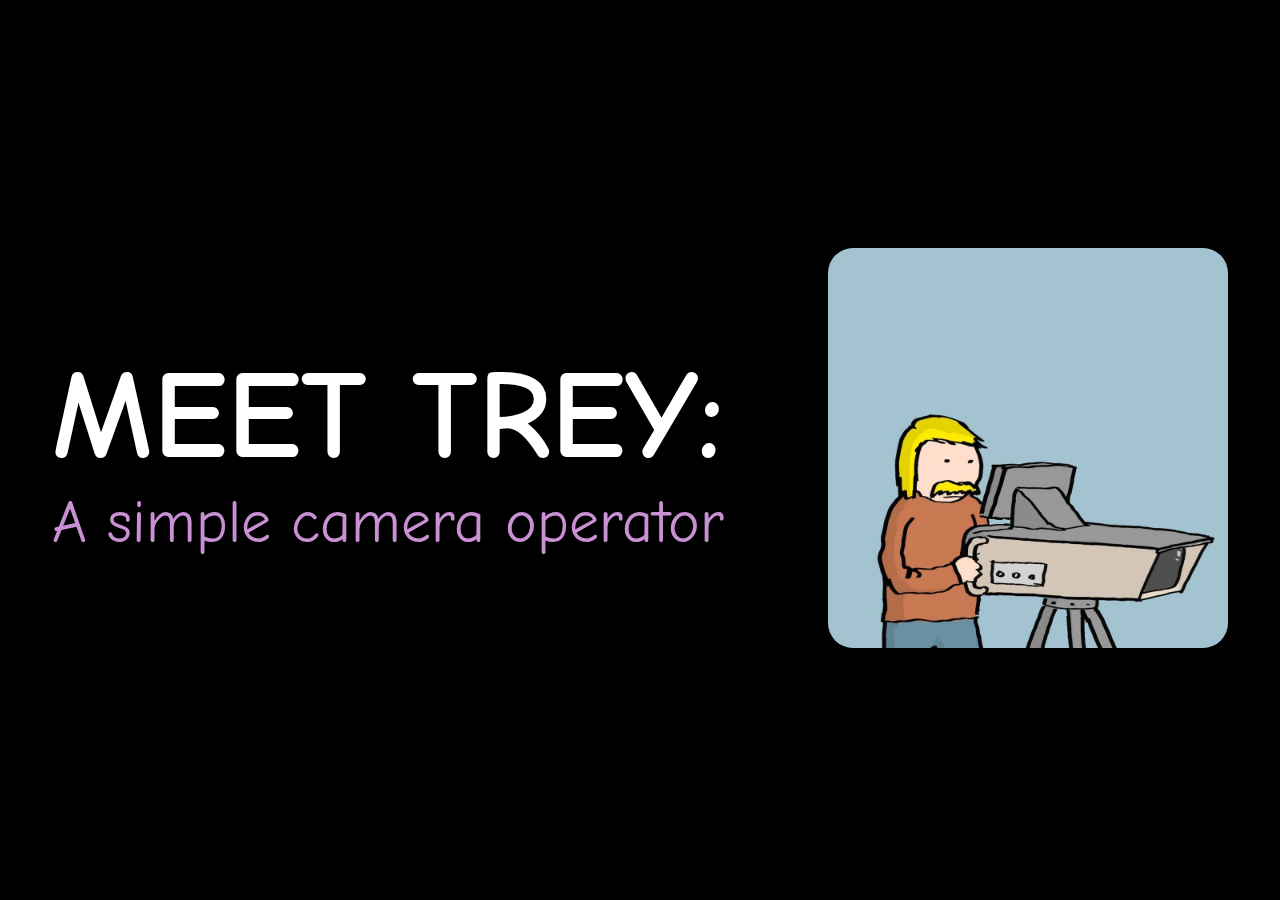
==== index.html @ 7704a2ad "intro element with trey img" ====
<!DOCTYPE html>
<html lang="en">
<head>
    <meta charset="UTF-8">
    <meta name="viewport" content="width=device-width, initial-scale=1.0">
    <link rel="stylesheet" href="index.css">
    <link rel="stylesheet" href="theme.css">
    <title>Trey's Saga</title>
</head>
<body>
    <div class="content-wrapper">
        <div id="introduction">
            <div>
                <div class="title">Meet Trey:</div>
                <div class="subtitle">A simple camera operator</div>
            </div>
            <a href="https://www.reddit.com/r/comics/comments/1asz8c3/trey/" target="_blank"><img src="/trey.jpg"></a>
        </div>
    </div>
</body>
</html>
---- index.css ----
@import url('https://fonts.googleapis.com/css2?family=Comic+Neue:ital,wght@0,300;0,400;0,700;1,300;1,400;1,700&display=swap');
html, body {
    margin: 0px;
    padding: 0px;
}
body {
    background-color: var(--background);
    color: var(--text);
}
.content-wrapper {
    display: flex;
    flex-direction: column;
    align-items: center;
}
#introduction {
    display: flex;
    flex-direction: row;
    justify-content: space-around;
    height: 100vh;
    align-items: center;
    width: 100%;
}
#introduction img {
    width: 400px;
    height: 400px;
    border-radius: 25px;
}
.title {
    font-size: 125px;
    font-family: "Comic Neue";
    text-transform: uppercase;
    font-weight: 900;
}
.subtitle {
    font-size: 60px;
    font-family: "Comic Neue";
    color: var(--secondary);
}
---- theme.css ----
:root {
    --text: #ffffff;
    --background: #000000;
    --primary: #a3c3d0;
    --secondary: #c990d3;
    --accent: #c68b4f;
}
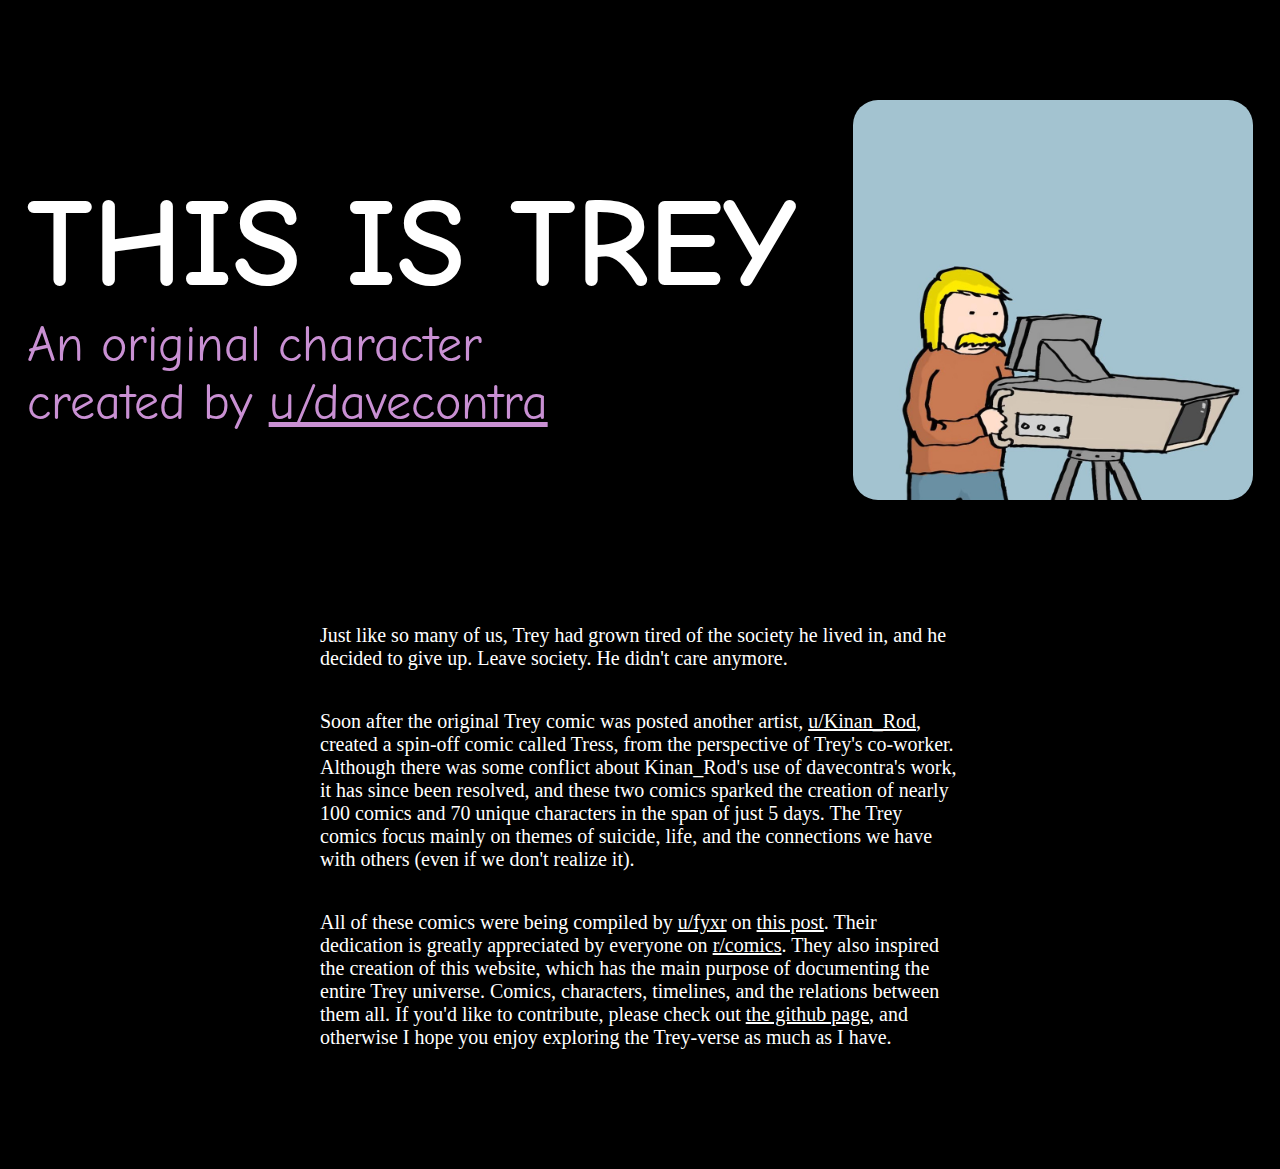
==== commit 173e0e0b: "add description for the website" ====
--- a/index.html
+++ b/index.html
@@ -11,11 +11,14 @@
     <div class="content-wrapper">
         <div id="introduction">
             <div>
-                <div class="title">Meet Trey:</div>
-                <div class="subtitle">A simple camera operator</div>
+                <div class="title">This is Trey</div>
+                <div class="subtitle">An original character created by <a href="https://www.reddit.com/user/davecontra/" target="_blank">u/davecontra</a></div>
             </div>
             <a href="https://www.reddit.com/r/comics/comments/1asz8c3/trey/" target="_blank"><img src="/trey.jpg"></a>
         </div>
+        <p>Just like so many of us, Trey had grown tired of the society he lived in, and he decided to give up. Leave society. He didn't care anymore.</p>
+        <p>Soon after the original Trey comic was posted another artist, <a href="https://www.reddit.com/user/Kinan_Rod/>" target="_blank">u/Kinan_Rod</a>, created a spin-off comic called Tress, from the perspective of Trey's co-worker. Although there was some conflict about Kinan_Rod's use of davecontra's work, it has since been resolved, and these two comics sparked the creation of nearly 100 comics and 70 unique characters in the span of just 5 days. The Trey comics focus mainly on themes of suicide, life, and the connections we have with others (even if we don't realize it).</p>
+        <p>All of these comics were being compiled by <a href="https://www.reddit.com/user/fyxr/" target="_blank">u/fyxr</a> on <a href="https://www.reddit.com/r/comics/comments/1avuap5/the_trey_saga/" target="_blank">this post</a>. Their dedication is greatly appreciated by everyone on <a href="https://www.reddit.com/r/comics" target="_blank">r/comics</a>. They also inspired the creation of this website, which has the main purpose of documenting the entire Trey universe. Comics, characters, timelines, and the relations between them all. If you'd like to contribute, please check out <a href="https://github.com/johnjohntheleprechaun/treys-saga" target="_blank">the github page</a>, and otherwise I hope you enjoy exploring the Trey-verse as much as I have.</p>
     </div>
 </body>
 </html>--- a/index.css
+++ b/index.css
@@ -11,19 +11,28 @@
     display: flex;
     flex-direction: column;
     align-items: center;
+    margin-bottom: 100px;
+}
+.content-wrapper p {
+    width: 50%;
+    font-size: 20px;
 }
 #introduction {
     display: flex;
     flex-direction: row;
-    justify-content: space-around;
-    height: 100vh;
+    justify-content: space-evenly;
     align-items: center;
     width: 100%;
+    margin-top: 100px;
+    margin-bottom: 100px;
 }
 #introduction img {
     width: 400px;
     height: 400px;
     border-radius: 25px;
+}
+#introduction .subtitle {
+    width: 800px;
 }
 .title {
     font-size: 125px;
@@ -32,7 +41,11 @@
     font-weight: 900;
 }
 .subtitle {
-    font-size: 60px;
+    font-size: 50px;
     font-family: "Comic Neue";
     color: var(--secondary);
+    text-wrap: balance;
+}
+a {
+    color: inherit;
 }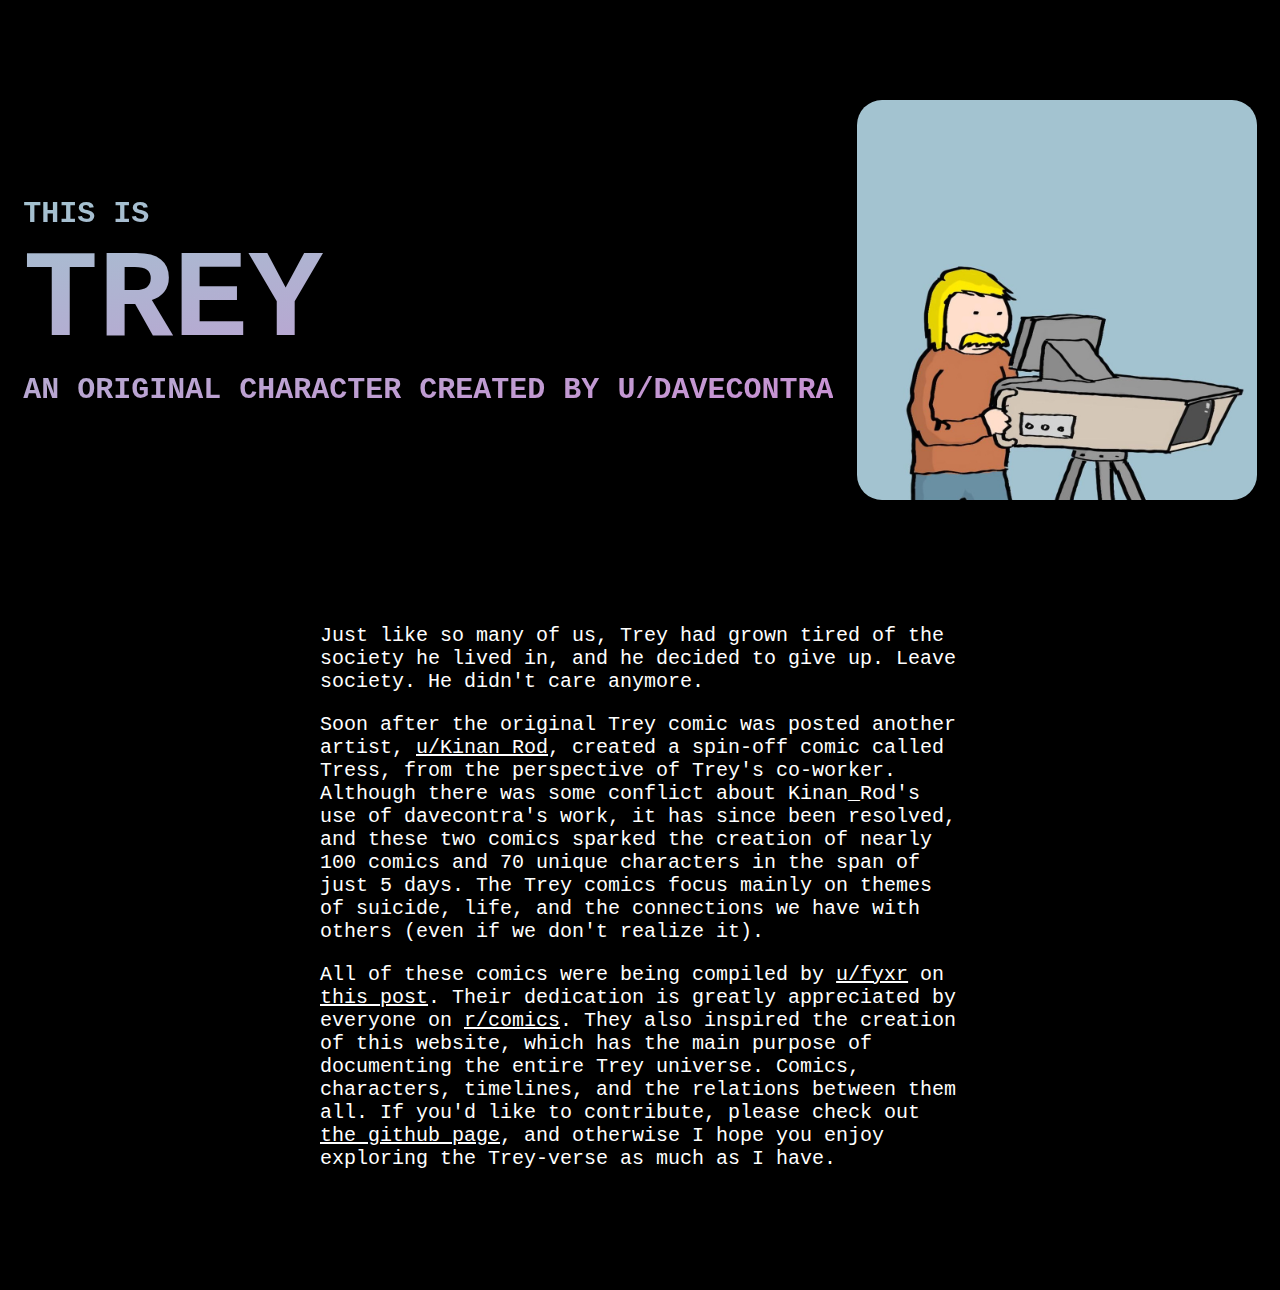
==== commit 20d62eca: "add colors" ====
--- a/index.html
+++ b/index.html
@@ -10,15 +10,18 @@
 <body>
     <div class="content-wrapper">
         <div id="introduction">
-            <div>
-                <div class="title">This is Trey</div>
+            <div class="title text-gradient">
+                <div class="pretitle">This is</div>
+                <div class="midtitle">Trey</div>
                 <div class="subtitle">An original character created by <a href="https://www.reddit.com/user/davecontra/" target="_blank">u/davecontra</a></div>
             </div>
             <a href="https://www.reddit.com/r/comics/comments/1asz8c3/trey/" target="_blank"><img src="/trey.jpg"></a>
         </div>
-        <p>Just like so many of us, Trey had grown tired of the society he lived in, and he decided to give up. Leave society. He didn't care anymore.</p>
-        <p>Soon after the original Trey comic was posted another artist, <a href="https://www.reddit.com/user/Kinan_Rod/>" target="_blank">u/Kinan_Rod</a>, created a spin-off comic called Tress, from the perspective of Trey's co-worker. Although there was some conflict about Kinan_Rod's use of davecontra's work, it has since been resolved, and these two comics sparked the creation of nearly 100 comics and 70 unique characters in the span of just 5 days. The Trey comics focus mainly on themes of suicide, life, and the connections we have with others (even if we don't realize it).</p>
-        <p>All of these comics were being compiled by <a href="https://www.reddit.com/user/fyxr/" target="_blank">u/fyxr</a> on <a href="https://www.reddit.com/r/comics/comments/1avuap5/the_trey_saga/" target="_blank">this post</a>. Their dedication is greatly appreciated by everyone on <a href="https://www.reddit.com/r/comics" target="_blank">r/comics</a>. They also inspired the creation of this website, which has the main purpose of documenting the entire Trey universe. Comics, characters, timelines, and the relations between them all. If you'd like to contribute, please check out <a href="https://github.com/johnjohntheleprechaun/treys-saga" target="_blank">the github page</a>, and otherwise I hope you enjoy exploring the Trey-verse as much as I have.</p>
+        <div id="description">
+            <p>Just like so many of us, Trey had grown tired of the society he lived in, and he decided to give up. Leave society. He didn't care anymore.</p>
+            <p>Soon after the original Trey comic was posted another artist, <a href="https://www.reddit.com/user/Kinan_Rod/>" target="_blank">u/Kinan_Rod</a>, created a spin-off comic called Tress, from the perspective of Trey's co-worker. Although there was some conflict about Kinan_Rod's use of davecontra's work, it has since been resolved, and these two comics sparked the creation of nearly 100 comics and 70 unique characters in the span of just 5 days. The Trey comics focus mainly on themes of suicide, life, and the connections we have with others (even if we don't realize it).</p>
+            <p>All of these comics were being compiled by <a href="https://www.reddit.com/user/fyxr/" target="_blank">u/fyxr</a> on <a href="https://www.reddit.com/r/comics/comments/1avuap5/the_trey_saga/" target="_blank">this post</a>. Their dedication is greatly appreciated by everyone on <a href="https://www.reddit.com/r/comics" target="_blank">r/comics</a>. They also inspired the creation of this website, which has the main purpose of documenting the entire Trey universe. Comics, characters, timelines, and the relations between them all. If you'd like to contribute, please check out <a href="https://github.com/johnjohntheleprechaun/treys-saga" target="_blank">the github page</a>, and otherwise I hope you enjoy exploring the Trey-verse as much as I have.</p>
+        </div>
     </div>
 </body>
 </html>--- a/index.css
+++ b/index.css
@@ -1,4 +1,3 @@
-@import url('https://fonts.googleapis.com/css2?family=Comic+Neue:ital,wght@0,300;0,400;0,700;1,300;1,400;1,700&display=swap');
 html, body {
     margin: 0px;
     padding: 0px;
@@ -12,10 +11,6 @@
     flex-direction: column;
     align-items: center;
     margin-bottom: 100px;
-}
-.content-wrapper p {
-    width: 50%;
-    font-size: 20px;
 }
 #introduction {
     display: flex;
@@ -31,21 +26,37 @@
     height: 400px;
     border-radius: 25px;
 }
-#introduction .subtitle {
-    width: 800px;
-}
 .title {
     font-size: 125px;
-    font-family: "Comic Neue";
+    font-family: "Courier New";
     text-transform: uppercase;
     font-weight: 900;
+    width: fit-content;
+}
+.text-gradient {
+    background: linear-gradient(170deg, var(--primary), var(--secondary));
+    background-clip: text;
+    -webkit-text-fill-color: transparent;
+
+}
+.pretitle {
+    font-size: 30px;
+    font-family: "Courier New";
+    color: var(--primary);
 }
 .subtitle {
-    font-size: 50px;
-    font-family: "Comic Neue";
+    font-size: 30px;
+    font-family: "Courier New";
     color: var(--secondary);
     text-wrap: balance;
 }
 a {
     color: inherit;
+}
+
+
+#description {
+    width: 50%;
+    font-size: 20px;
+    font-family: 'Courier New';
 }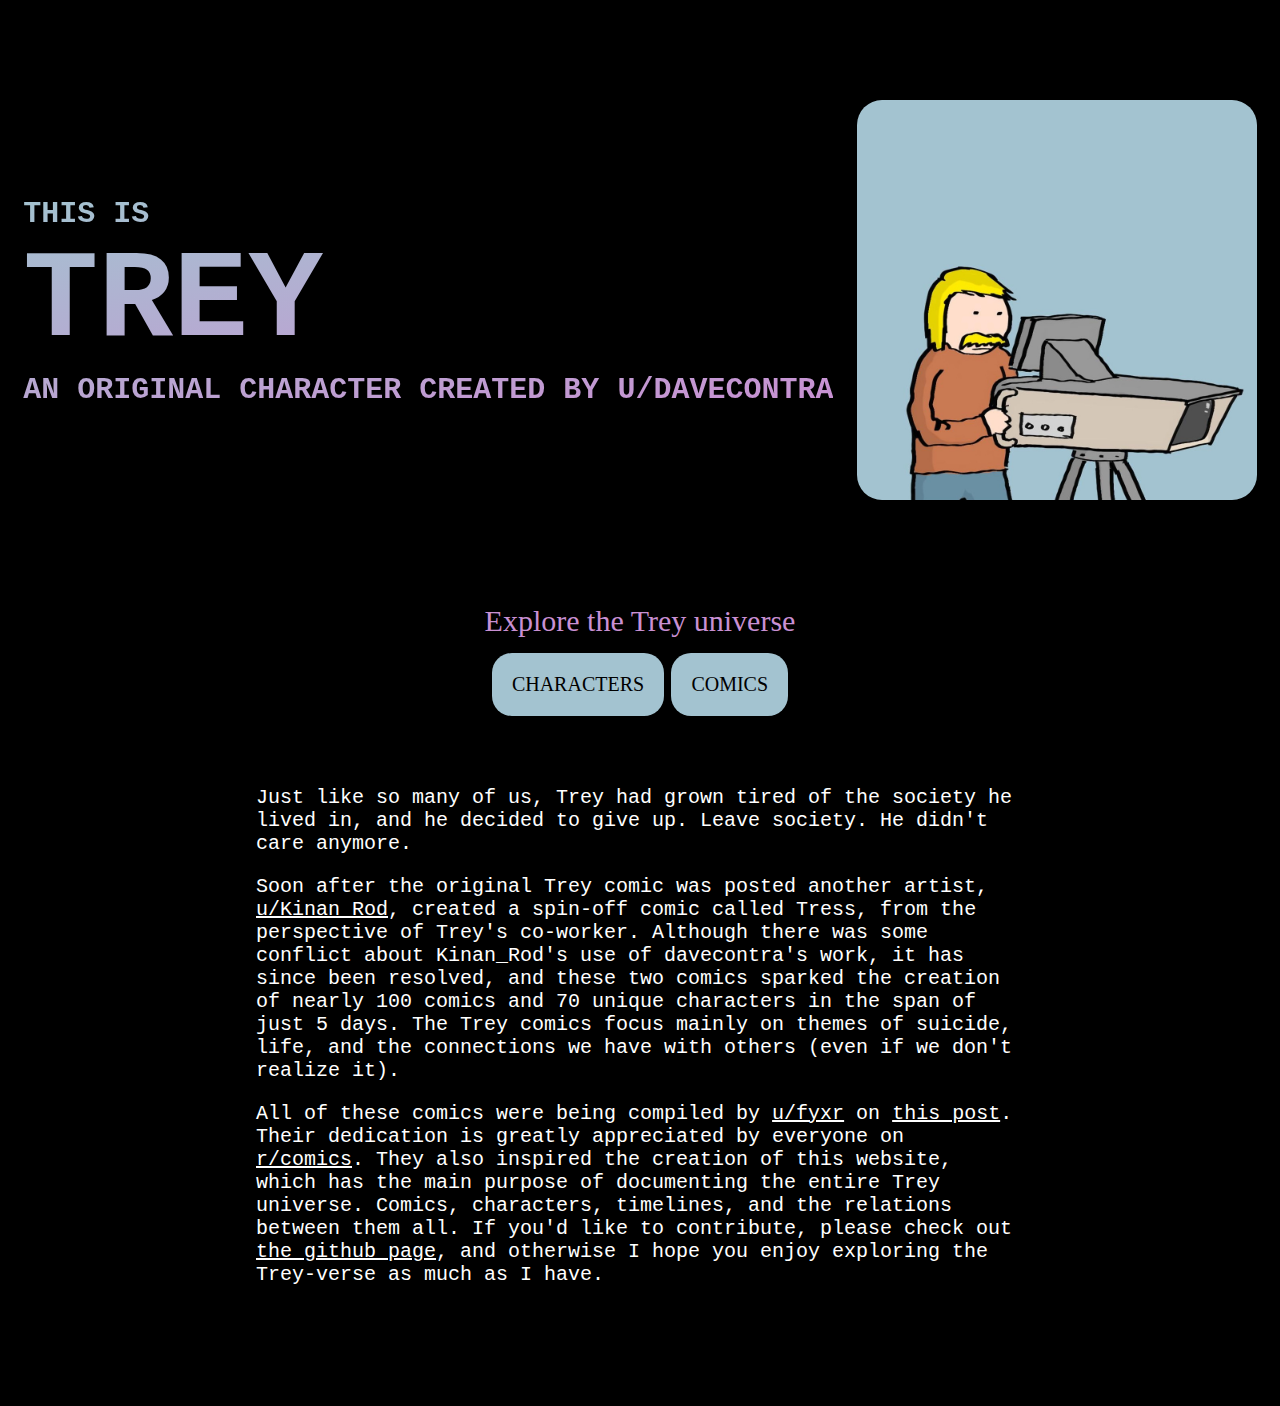
==== commit fdf192a5: "add exploration links" ====
--- a/index.html
+++ b/index.html
@@ -17,6 +17,13 @@
             </div>
             <a href="https://www.reddit.com/r/comics/comments/1asz8c3/trey/" target="_blank"><img src="/trey.jpg"></a>
         </div>
+        <div class="nav-container">
+            <span>Explore the Trey universe</span>
+            <div class="link-container">
+                <a href="/characters">Characters</a>
+                <a href="/comics">Comics</a>
+            </div>
+        </div>
         <div id="description">
             <p>Just like so many of us, Trey had grown tired of the society he lived in, and he decided to give up. Leave society. He didn't care anymore.</p>
             <p>Soon after the original Trey comic was posted another artist, <a href="https://www.reddit.com/user/Kinan_Rod/>" target="_blank">u/Kinan_Rod</a>, created a spin-off comic called Tress, from the perspective of Trey's co-worker. Although there was some conflict about Kinan_Rod's use of davecontra's work, it has since been resolved, and these two comics sparked the creation of nearly 100 comics and 70 unique characters in the span of just 5 days. The Trey comics focus mainly on themes of suicide, life, and the connections we have with others (even if we don't realize it).</p>
--- a/index.css
+++ b/index.css
@@ -54,9 +54,35 @@
     color: inherit;
 }
 
+.nav-container {
+    display: flex;
+    flex-direction: column;
+    align-items: center;
+    gap: 15px;
+    font-size: 30px;
+    color: var(--secondary);
+    margin-bottom: 50px;
+}
+.link-container {
+    display: flex;
+    width: 100%;
+    flex-direction: row;
+    justify-content: space-evenly;
+    align-items: center;
+}
+.link-container a {
+    background-color: var(--primary);
+    color: var(--background);
+    text-decoration: none;
+    font-size: 20px;
+    font-family: inherit;
+    text-transform: uppercase;
+    padding: 20px;
+    border-radius: 20px;
+}
 
 #description {
-    width: 50%;
+    width: 60%;
     font-size: 20px;
     font-family: 'Courier New';
 }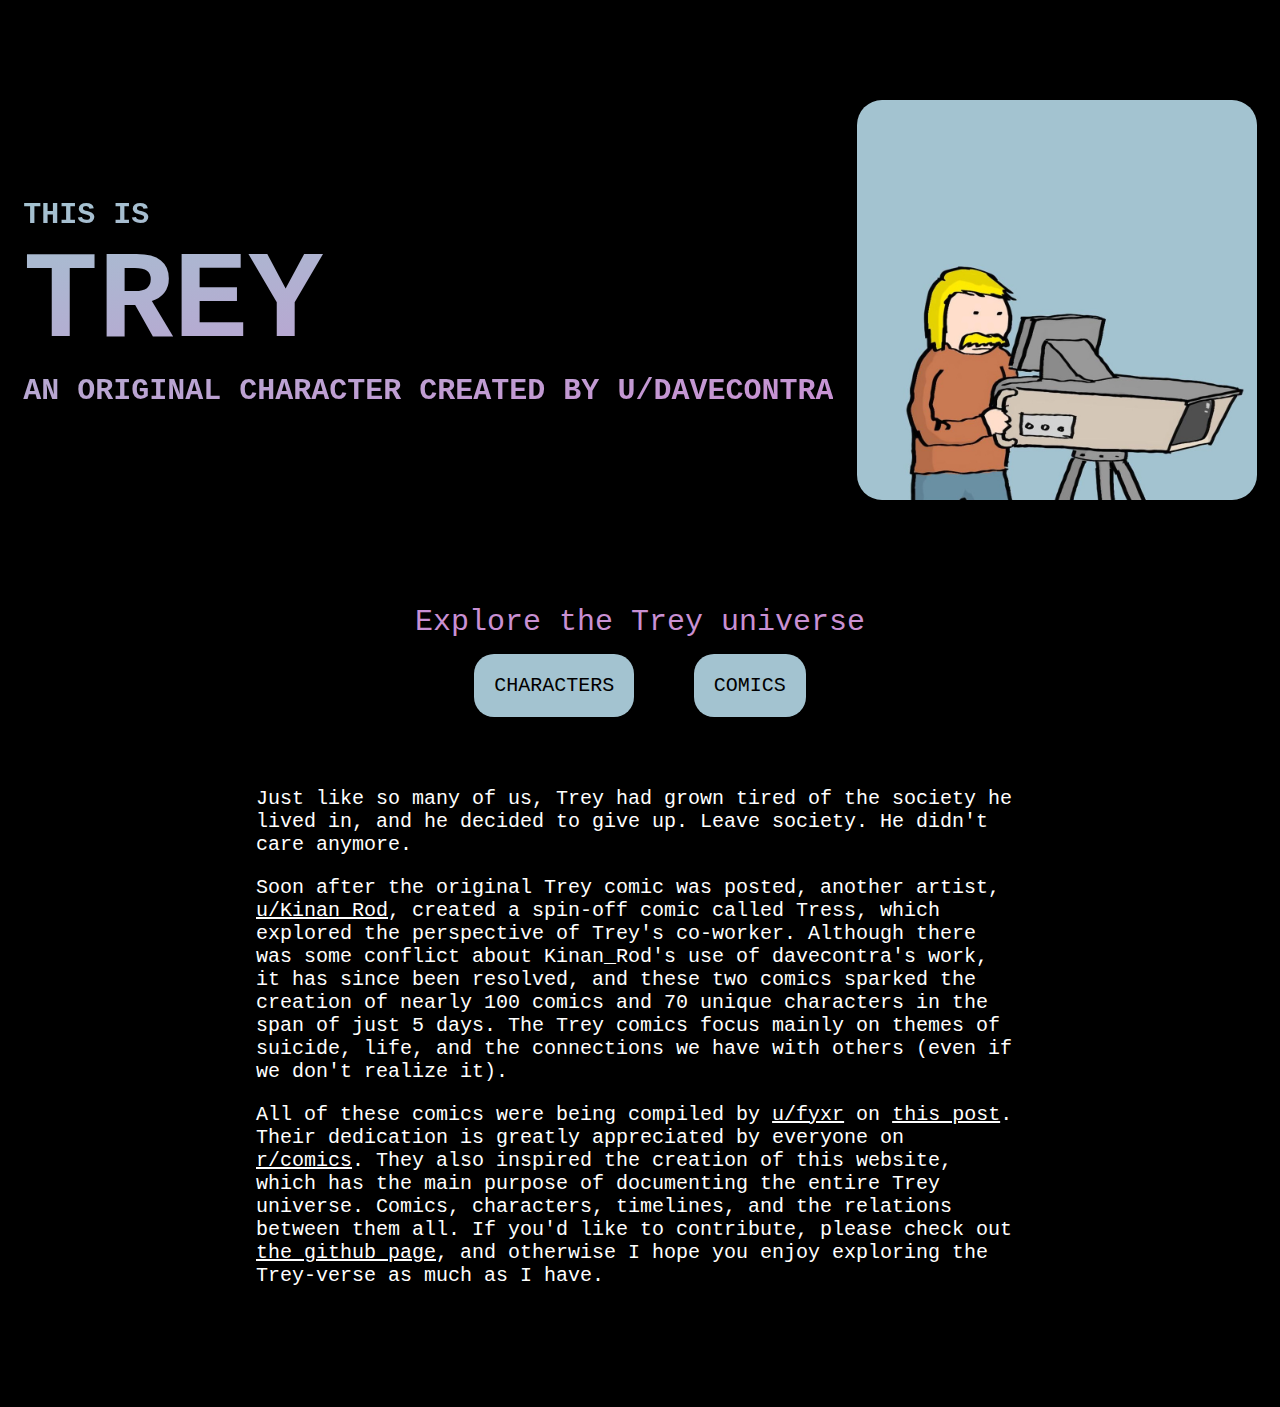
==== commit 1c0a8522: "adjust some wording" ====
--- a/index.html
+++ b/index.html
@@ -26,7 +26,7 @@
         </div>
         <div id="description">
             <p>Just like so many of us, Trey had grown tired of the society he lived in, and he decided to give up. Leave society. He didn't care anymore.</p>
-            <p>Soon after the original Trey comic was posted another artist, <a href="https://www.reddit.com/user/Kinan_Rod/>" target="_blank">u/Kinan_Rod</a>, created a spin-off comic called Tress, from the perspective of Trey's co-worker. Although there was some conflict about Kinan_Rod's use of davecontra's work, it has since been resolved, and these two comics sparked the creation of nearly 100 comics and 70 unique characters in the span of just 5 days. The Trey comics focus mainly on themes of suicide, life, and the connections we have with others (even if we don't realize it).</p>
+            <p>Soon after the original Trey comic was posted, another artist, <a href="https://www.reddit.com/user/Kinan_Rod/>" target="_blank">u/Kinan_Rod</a>, created a spin-off comic called Tress, which explored the perspective of Trey's co-worker. Although there was some conflict about Kinan_Rod's use of davecontra's work, it has since been resolved, and these two comics sparked the creation of nearly 100 comics and 70 unique characters in the span of just 5 days. The Trey comics focus mainly on themes of suicide, life, and the connections we have with others (even if we don't realize it).</p>
             <p>All of these comics were being compiled by <a href="https://www.reddit.com/user/fyxr/" target="_blank">u/fyxr</a> on <a href="https://www.reddit.com/r/comics/comments/1avuap5/the_trey_saga/" target="_blank">this post</a>. Their dedication is greatly appreciated by everyone on <a href="https://www.reddit.com/r/comics" target="_blank">r/comics</a>. They also inspired the creation of this website, which has the main purpose of documenting the entire Trey universe. Comics, characters, timelines, and the relations between them all. If you'd like to contribute, please check out <a href="https://github.com/johnjohntheleprechaun/treys-saga" target="_blank">the github page</a>, and otherwise I hope you enjoy exploring the Trey-verse as much as I have.</p>
         </div>
     </div>
--- a/index.css
+++ b/index.css
@@ -5,6 +5,7 @@
 body {
     background-color: var(--background);
     color: var(--text);
+    font-family: "Courier New";
 }
 .content-wrapper {
     display: flex;
@@ -28,7 +29,6 @@
 }
 .title {
     font-size: 125px;
-    font-family: "Courier New";
     text-transform: uppercase;
     font-weight: 900;
     width: fit-content;
@@ -41,12 +41,10 @@
 }
 .pretitle {
     font-size: 30px;
-    font-family: "Courier New";
     color: var(--primary);
 }
 .subtitle {
     font-size: 30px;
-    font-family: "Courier New";
     color: var(--secondary);
     text-wrap: balance;
 }
@@ -84,5 +82,4 @@
 #description {
     width: 60%;
     font-size: 20px;
-    font-family: 'Courier New';
 }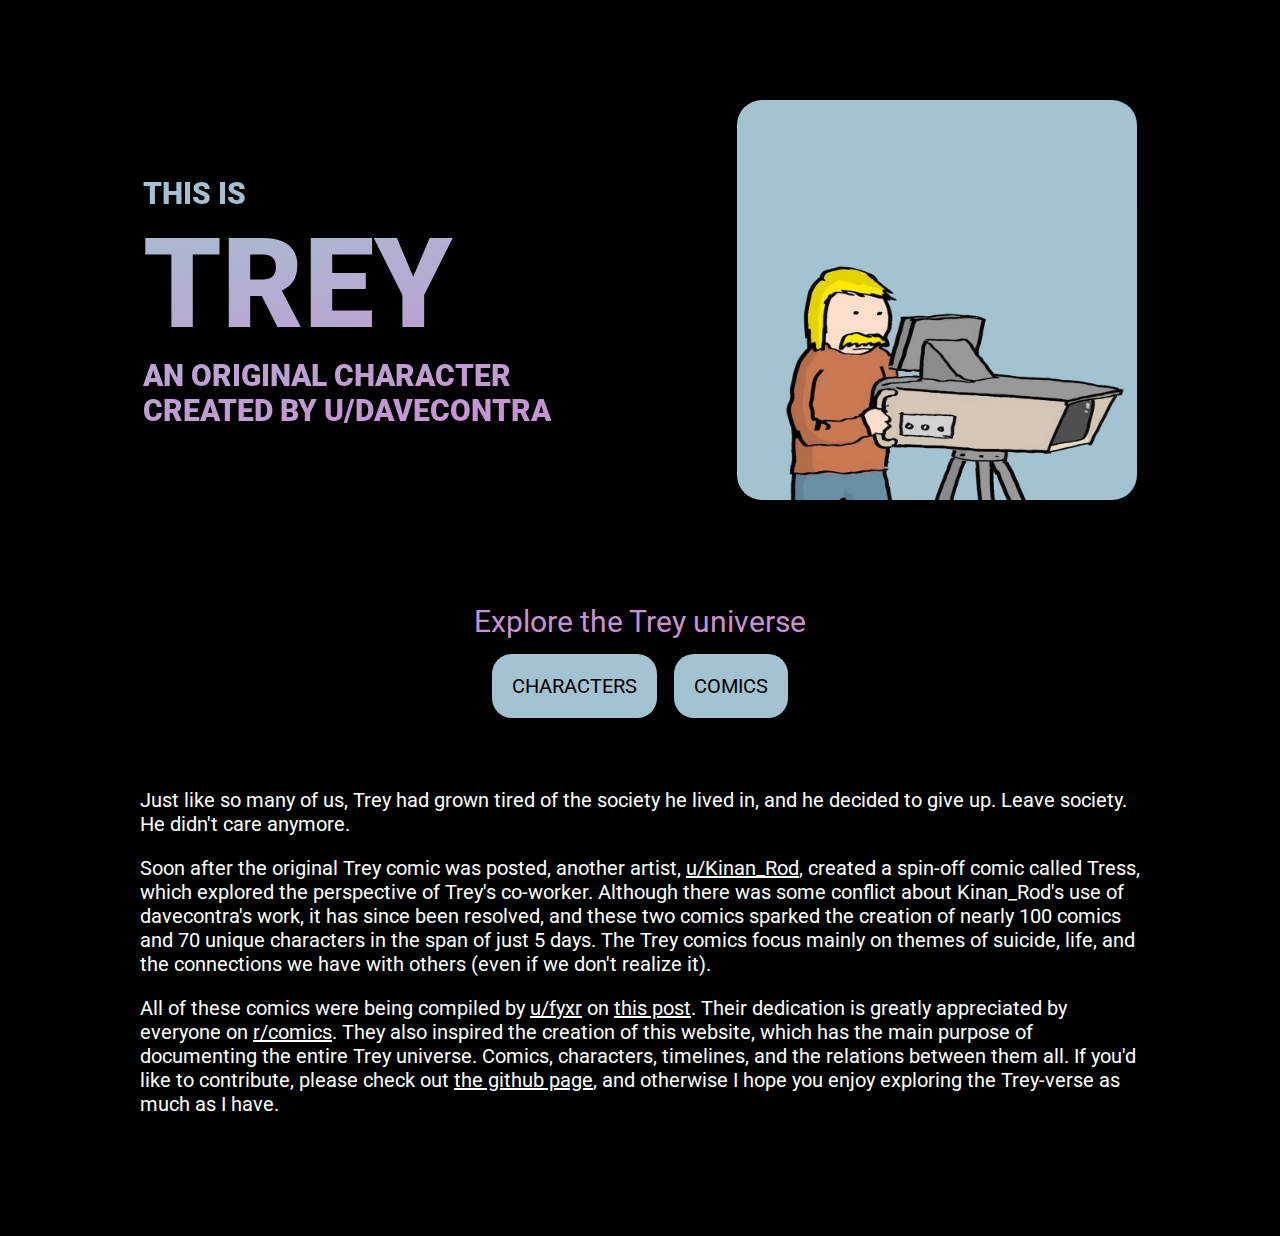
==== commit 7a2796fd: "add mobile support for homepage" ====
--- a/index.html
+++ b/index.html
@@ -13,7 +13,7 @@
             <div class="title text-gradient">
                 <div class="pretitle">This is</div>
                 <div class="midtitle">Trey</div>
-                <div class="subtitle">An original character created by <a href="https://www.reddit.com/user/davecontra/" target="_blank">u/davecontra</a></div>
+                <div class="subtitle">An original character<br>created by <a href="https://www.reddit.com/user/davecontra/" target="_blank">u/davecontra</a></div>
             </div>
             <a href="https://www.reddit.com/r/comics/comments/1asz8c3/trey/" target="_blank"><img src="/trey.jpg"></a>
         </div>
--- a/index.css
+++ b/index.css
@@ -1,3 +1,4 @@
+@import url('https://fonts.googleapis.com/css2?family=Comic+Neue:ital,wght@0,300;0,400;0,700;1,300;1,400;1,700&family=Roboto:ital,wght@0,100;0,300;0,400;0,500;0,700;0,900;1,100;1,300;1,400;1,500;1,700;1,900&display=swap');
 html, body {
     margin: 0px;
     padding: 0px;
@@ -5,7 +6,7 @@
 body {
     background-color: var(--background);
     color: var(--text);
-    font-family: "Courier New";
+    font-family: "Roboto";
 }
 .content-wrapper {
     display: flex;
@@ -16,15 +17,20 @@
 #introduction {
     display: flex;
     flex-direction: row;
-    justify-content: space-evenly;
+    flex-wrap: wrap;
+    justify-content: space-around;
     align-items: center;
+    box-sizing: border-box;
+    gap: 100px;
     width: 100%;
+    padding-right: 100px;
+    padding-left: 100px;
     margin-top: 100px;
     margin-bottom: 100px;
 }
 #introduction img {
-    width: 400px;
-    height: 400px;
+    width: min(400px, 90vw);
+    height: min(400px, 90vw);
     border-radius: 25px;
 }
 .title {
@@ -60,6 +66,7 @@
     font-size: 30px;
     color: var(--secondary);
     margin-bottom: 50px;
+    text-align: center;
 }
 .link-container {
     display: flex;
@@ -80,6 +87,6 @@
 }
 
 #description {
-    width: 60%;
+    width: min(1000px, 90%);
     font-size: 20px;
 }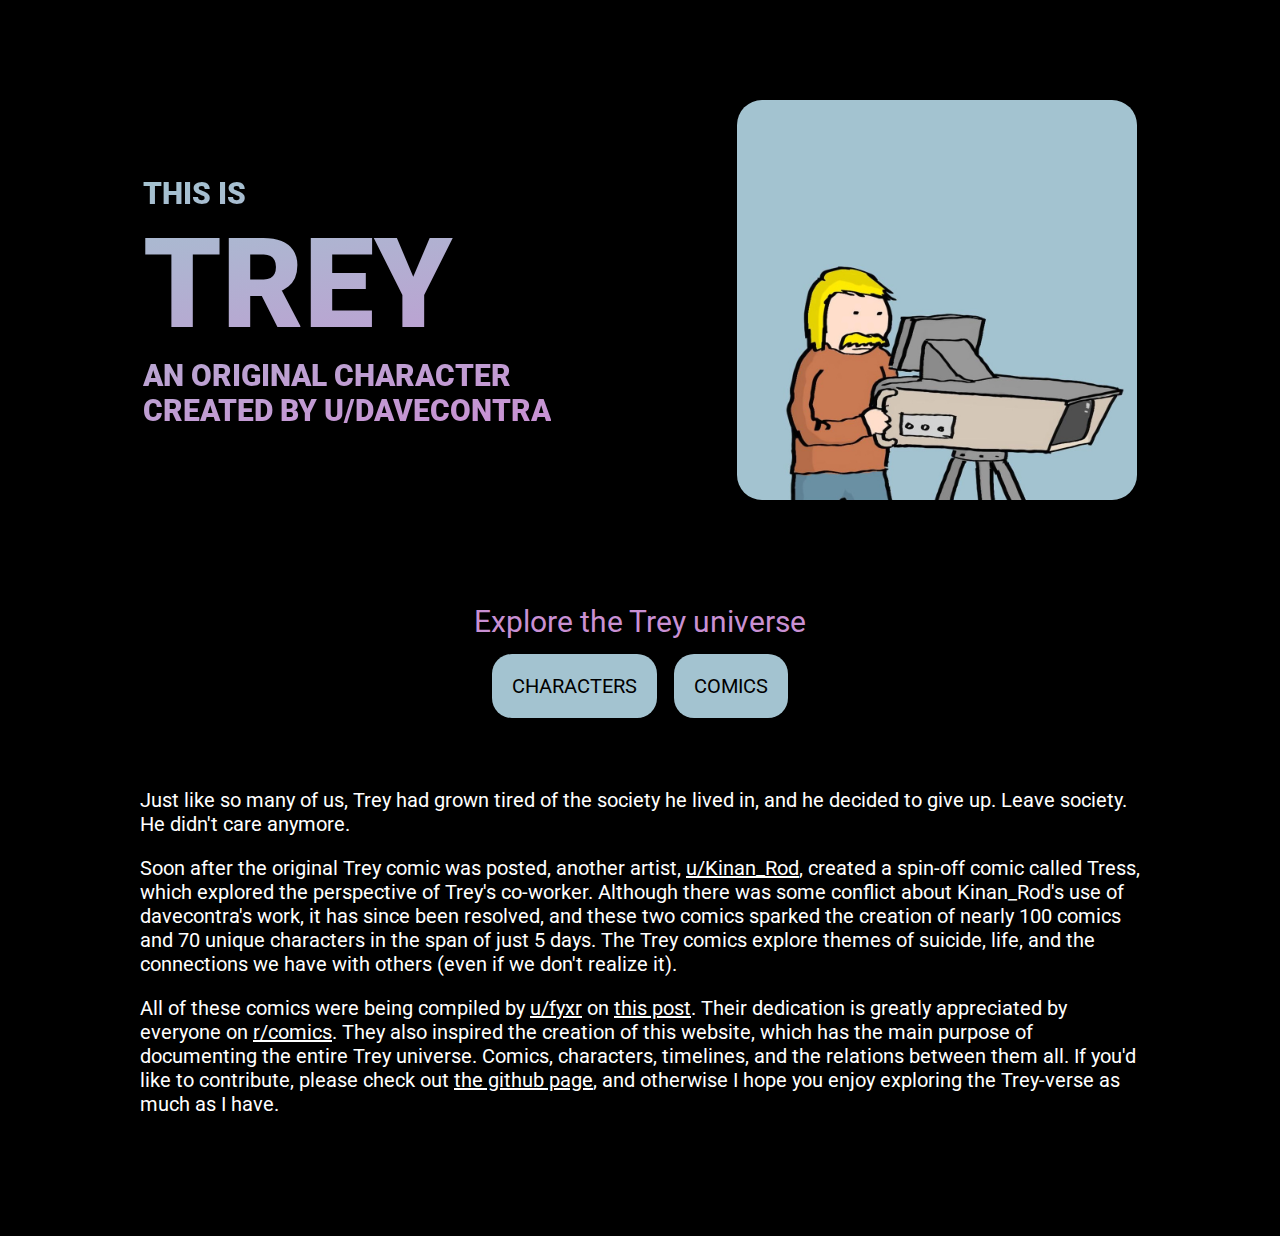
==== commit ce10ac52: "adjust wording on homepage" ====
--- a/index.html
+++ b/index.html
@@ -26,7 +26,7 @@
         </div>
         <div id="description">
             <p>Just like so many of us, Trey had grown tired of the society he lived in, and he decided to give up. Leave society. He didn't care anymore.</p>
-            <p>Soon after the original Trey comic was posted, another artist, <a href="https://www.reddit.com/user/Kinan_Rod/>" target="_blank">u/Kinan_Rod</a>, created a spin-off comic called Tress, which explored the perspective of Trey's co-worker. Although there was some conflict about Kinan_Rod's use of davecontra's work, it has since been resolved, and these two comics sparked the creation of nearly 100 comics and 70 unique characters in the span of just 5 days. The Trey comics focus mainly on themes of suicide, life, and the connections we have with others (even if we don't realize it).</p>
+            <p>Soon after the original Trey comic was posted, another artist, <a href="https://www.reddit.com/user/Kinan_Rod/>" target="_blank">u/Kinan_Rod</a>, created a spin-off comic called Tress, which explored the perspective of Trey's co-worker. Although there was some conflict about Kinan_Rod's use of davecontra's work, it has since been resolved, and these two comics sparked the creation of nearly 100 comics and 70 unique characters in the span of just 5 days. The Trey comics explore themes of suicide, life, and the connections we have with others (even if we don't realize it).</p>
             <p>All of these comics were being compiled by <a href="https://www.reddit.com/user/fyxr/" target="_blank">u/fyxr</a> on <a href="https://www.reddit.com/r/comics/comments/1avuap5/the_trey_saga/" target="_blank">this post</a>. Their dedication is greatly appreciated by everyone on <a href="https://www.reddit.com/r/comics" target="_blank">r/comics</a>. They also inspired the creation of this website, which has the main purpose of documenting the entire Trey universe. Comics, characters, timelines, and the relations between them all. If you'd like to contribute, please check out <a href="https://github.com/johnjohntheleprechaun/treys-saga" target="_blank">the github page</a>, and otherwise I hope you enjoy exploring the Trey-verse as much as I have.</p>
         </div>
     </div>
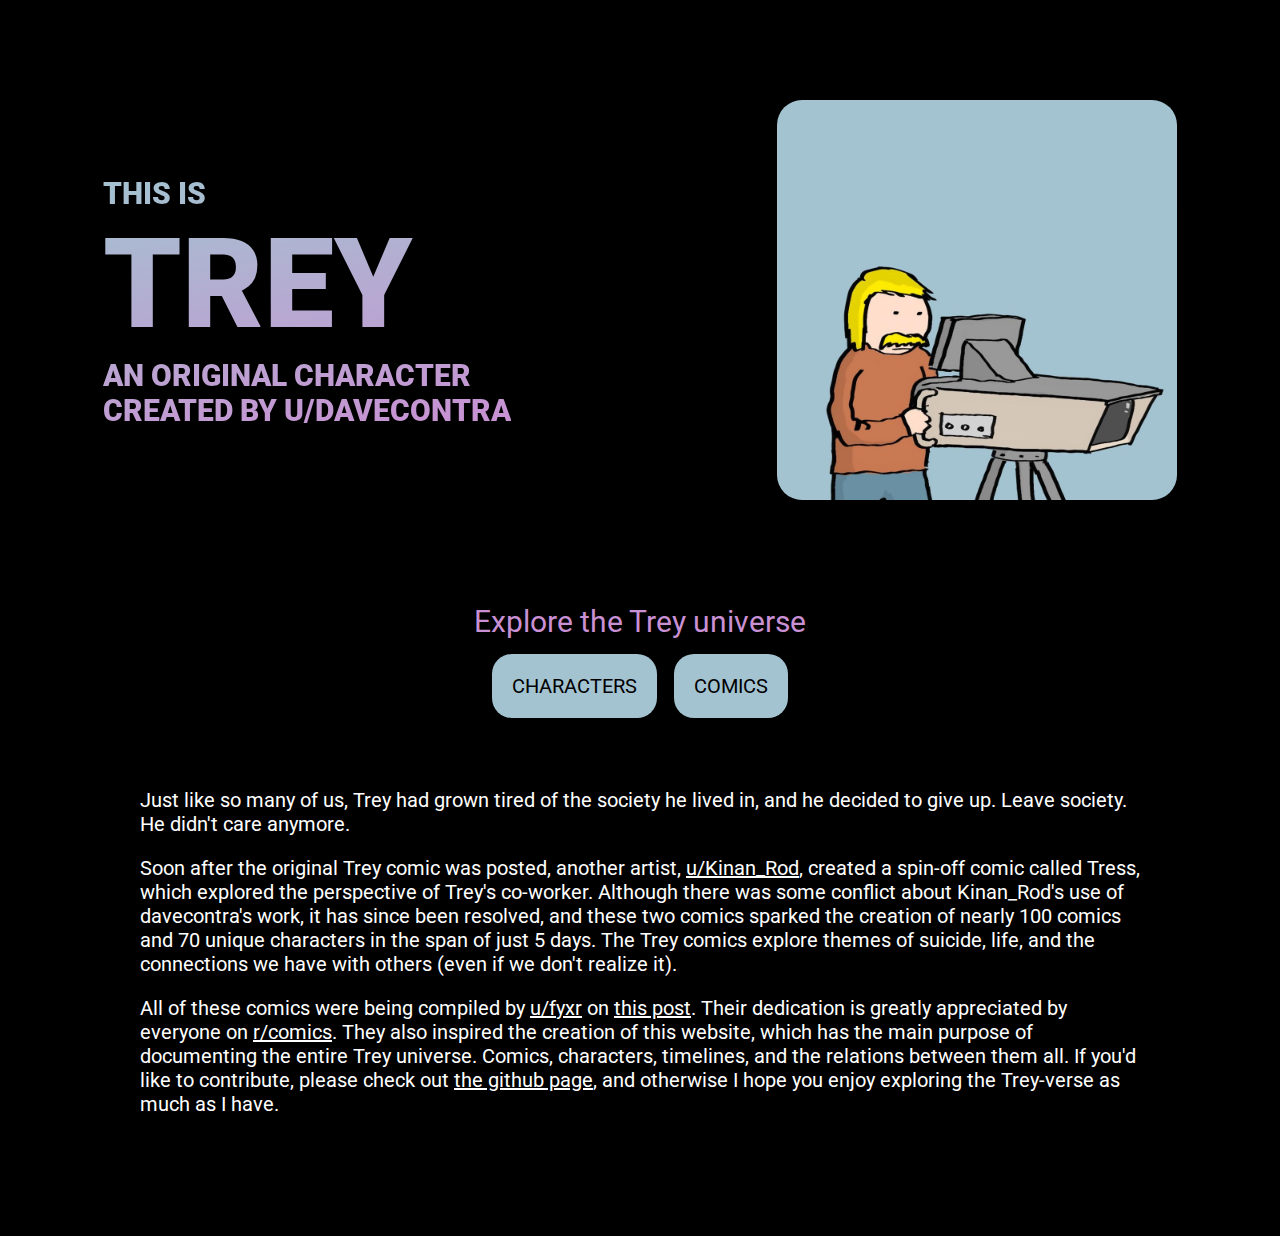
==== commit cd9fd3b6: "fix kinan_rod link" ====
--- a/index.html
+++ b/index.html
@@ -26,7 +26,7 @@
         </div>
         <div id="description">
             <p>Just like so many of us, Trey had grown tired of the society he lived in, and he decided to give up. Leave society. He didn't care anymore.</p>
-            <p>Soon after the original Trey comic was posted, another artist, <a href="https://www.reddit.com/user/Kinan_Rod/>" target="_blank">u/Kinan_Rod</a>, created a spin-off comic called Tress, which explored the perspective of Trey's co-worker. Although there was some conflict about Kinan_Rod's use of davecontra's work, it has since been resolved, and these two comics sparked the creation of nearly 100 comics and 70 unique characters in the span of just 5 days. The Trey comics explore themes of suicide, life, and the connections we have with others (even if we don't realize it).</p>
+            <p>Soon after the original Trey comic was posted, another artist, <a href="https://www.reddit.com/user/Kinan_Rod/" target="_blank">u/Kinan_Rod</a>, created a spin-off comic called Tress, which explored the perspective of Trey's co-worker. Although there was some conflict about Kinan_Rod's use of davecontra's work, it has since been resolved, and these two comics sparked the creation of nearly 100 comics and 70 unique characters in the span of just 5 days. The Trey comics explore themes of suicide, life, and the connections we have with others (even if we don't realize it).</p>
             <p>All of these comics were being compiled by <a href="https://www.reddit.com/user/fyxr/" target="_blank">u/fyxr</a> on <a href="https://www.reddit.com/r/comics/comments/1avuap5/the_trey_saga/" target="_blank">this post</a>. Their dedication is greatly appreciated by everyone on <a href="https://www.reddit.com/r/comics" target="_blank">r/comics</a>. They also inspired the creation of this website, which has the main purpose of documenting the entire Trey universe. Comics, characters, timelines, and the relations between them all. If you'd like to contribute, please check out <a href="https://github.com/johnjohntheleprechaun/treys-saga" target="_blank">the github page</a>, and otherwise I hope you enjoy exploring the Trey-verse as much as I have.</p>
         </div>
     </div>
--- a/index.css
+++ b/index.css
@@ -13,6 +13,7 @@
     flex-direction: column;
     align-items: center;
     margin-bottom: 100px;
+    width: 100%;
 }
 #introduction {
     display: flex;
@@ -21,10 +22,10 @@
     justify-content: space-around;
     align-items: center;
     box-sizing: border-box;
-    gap: 100px;
-    width: 100%;
-    padding-right: 100px;
-    padding-left: 100px;
+    gap: 50px 100px;
+    width: min(100%, 1400px);
+    padding-right: 20px;
+    padding-left: 20px;
     margin-top: 100px;
     margin-bottom: 100px;
 }
